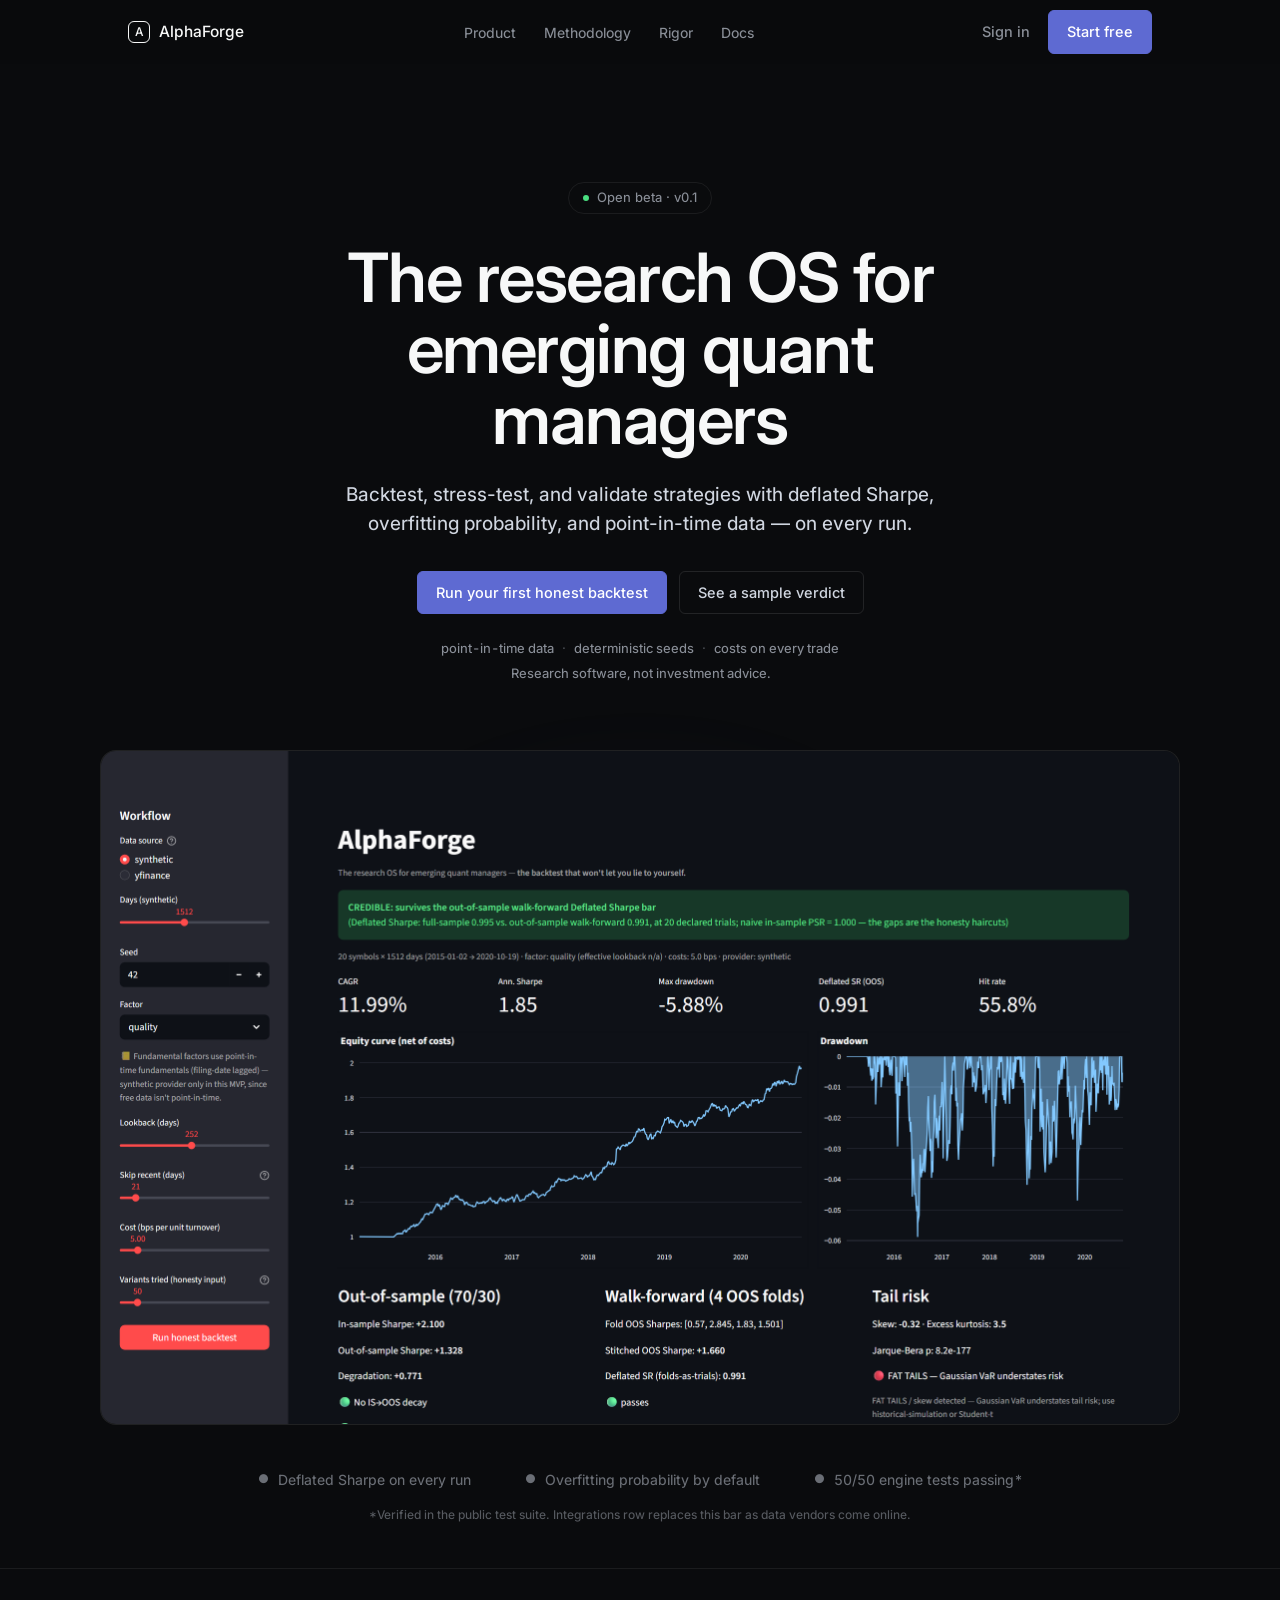
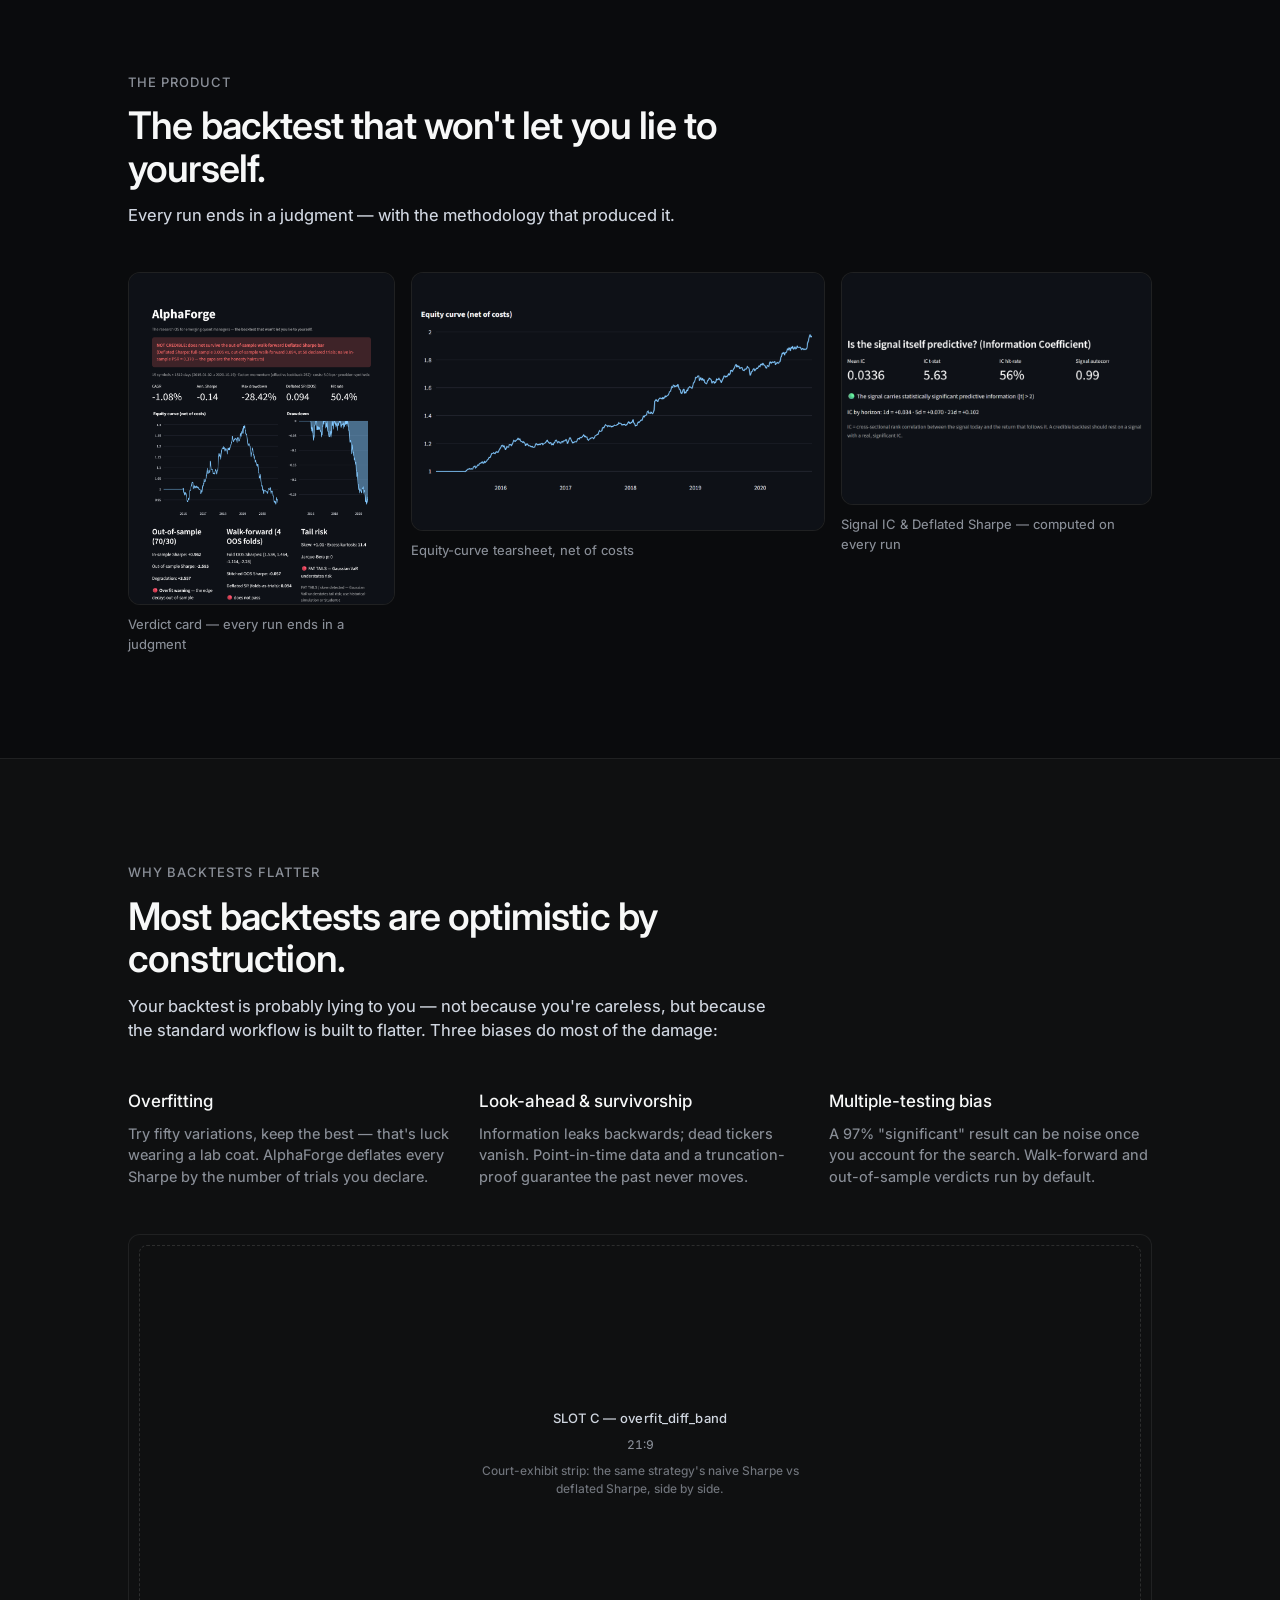
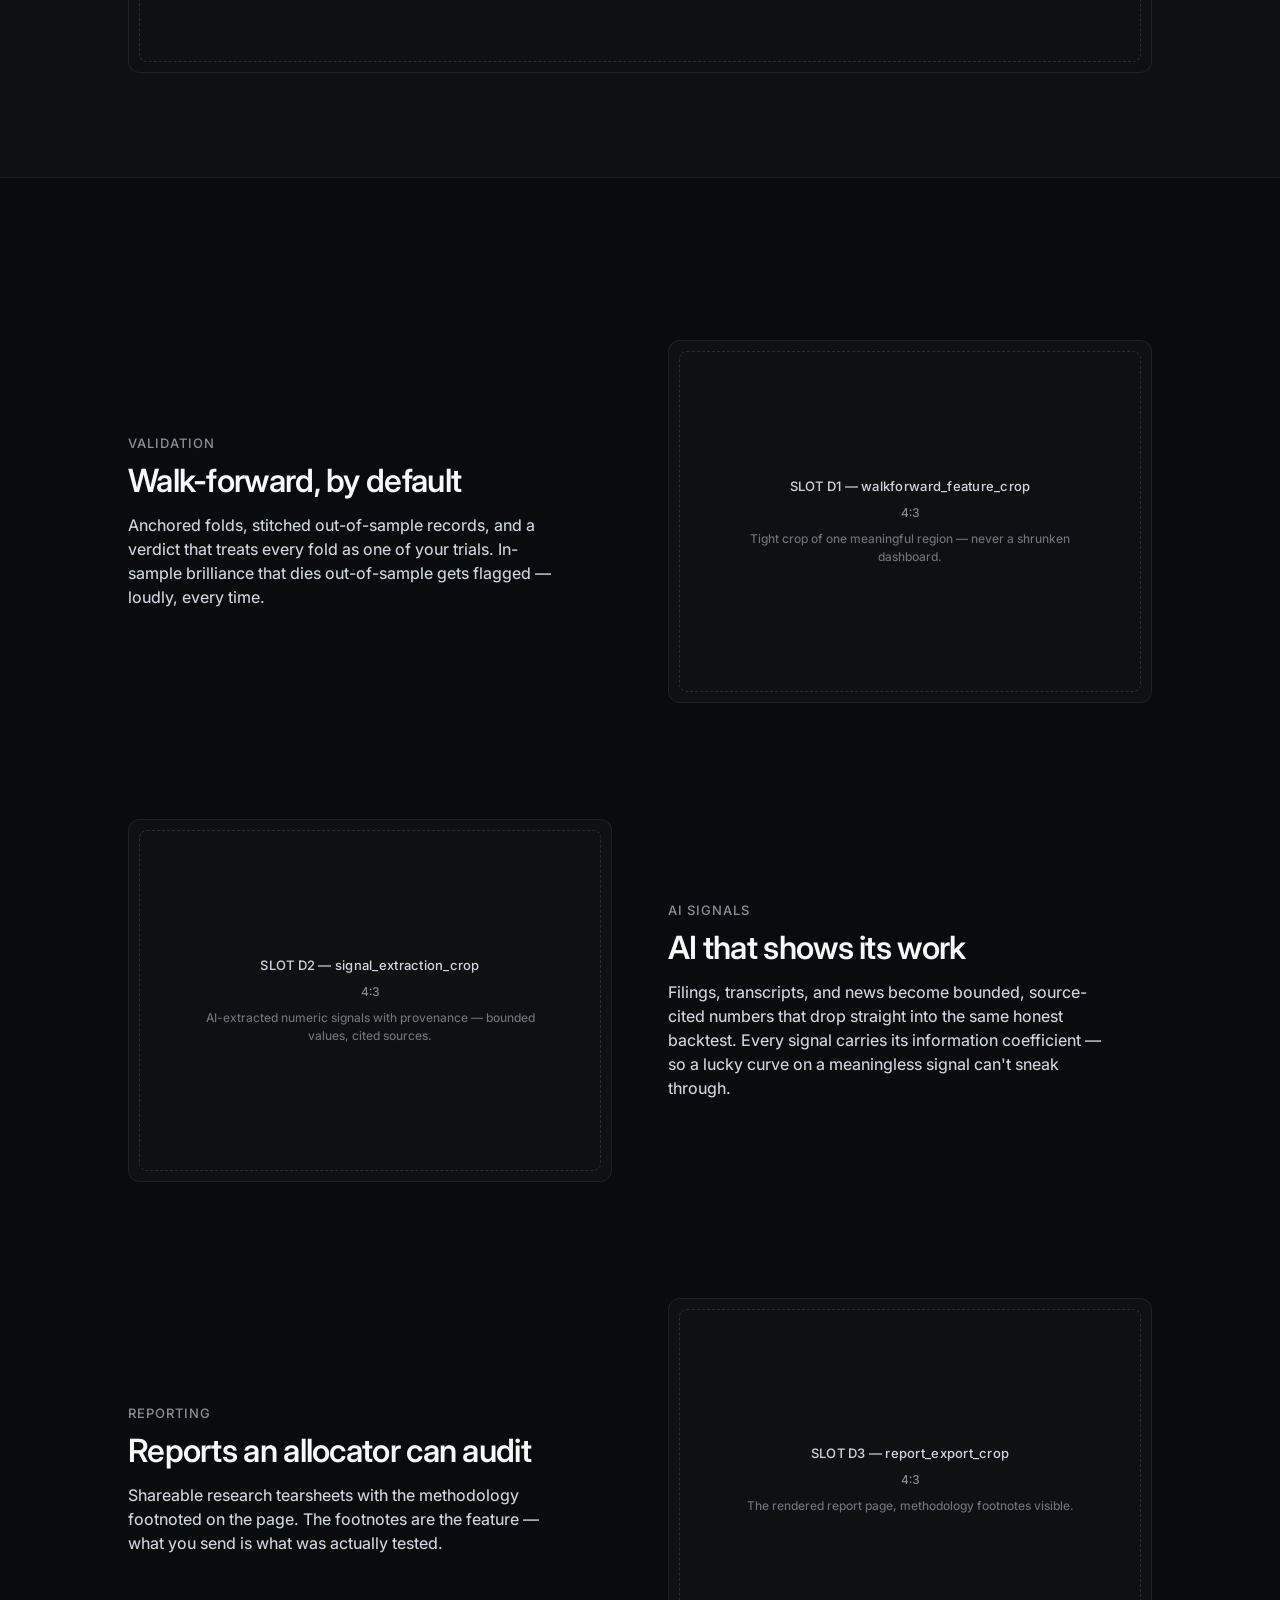
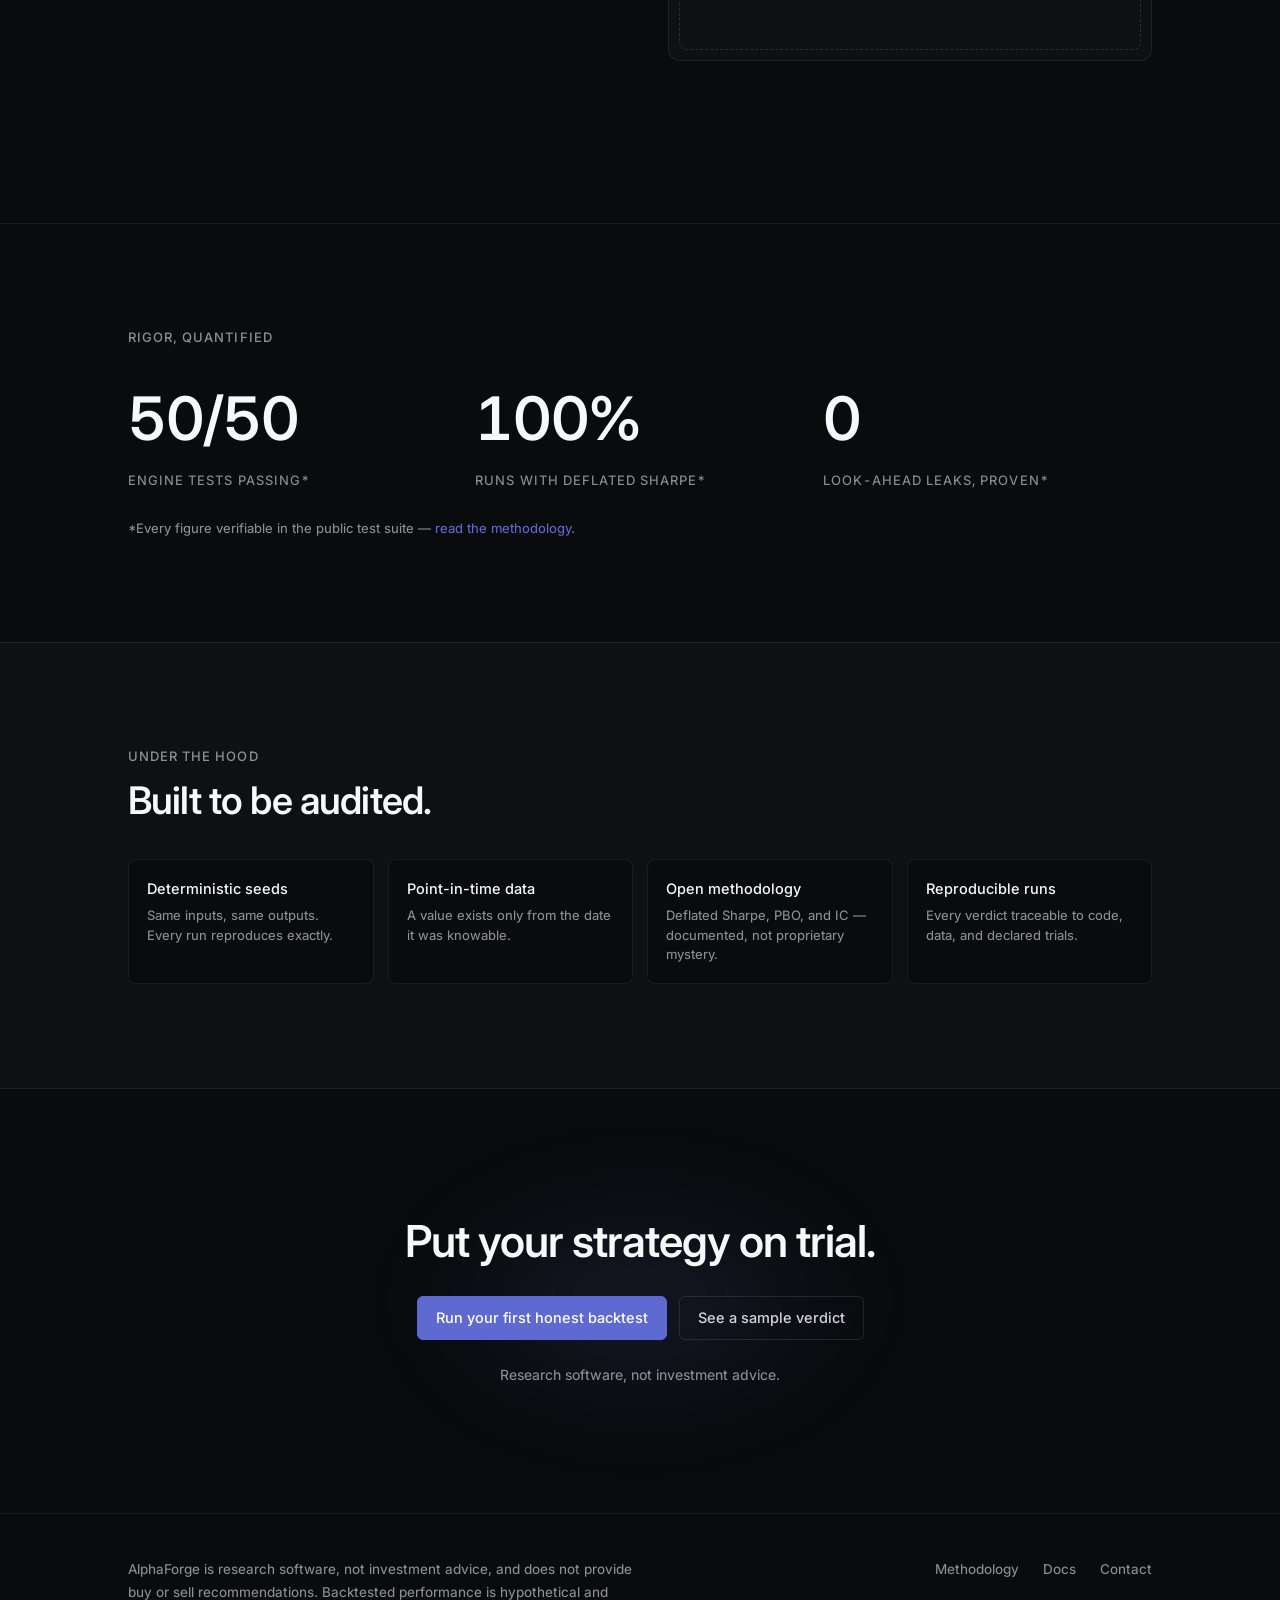
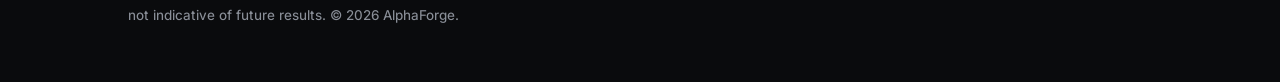
==== marketing/landing_v2_standalone.html @ 8b2ec638 "Add self-contained landing page (base64-embedded screenshots) scripts/embed_assets.py bakes the mark" ====
<!DOCTYPE html>
<html lang="en">
<head>
<meta charset="utf-8">
<meta name="viewport" content="width=device-width, initial-scale=1">
<title>AlphaForge — the research OS for emerging quant managers</title>
<link rel="preconnect" href="https://fonts.googleapis.com">
<link rel="preconnect" href="https://fonts.gstatic.com" crossorigin>
<link href="https://fonts.googleapis.com/css2?family=Inter:wght@400..620&display=swap" rel="stylesheet">
<style>
  :root{
    --bg:#0A0B0D; --panel:#0F1011; --panel2:#131417;
    --hair:rgba(255,255,255,.07); --hair2:rgba(255,255,255,.10);
    --t1:#F7F8F8; --t2:#D0D6E0; --t3:#8A8F98;
    --accent:#5E6AD2; --accent-h:#6E7AE6;
    --sans:'Inter',-apple-system,'Segoe UI',system-ui,sans-serif;
  }
  *{box-sizing:border-box;margin:0;padding:0}
  html{scroll-behavior:smooth}
  body{font-family:var(--sans);background:var(--bg);color:var(--t1);line-height:1.5;font-weight:450;-webkit-font-smoothing:antialiased}
  .wrap{max-width:1080px;margin:0 auto;padding:0 28px}
  a{color:inherit;text-decoration:none}
  .num{font-variant-numeric:tabular-nums}
  .eyebrow{font-size:13px;letter-spacing:.08em;text-transform:uppercase;color:var(--t3);font-weight:500}
  h1{font-size:clamp(40px,6vw,68px);line-height:1.05;font-weight:580;letter-spacing:-.022em}
  h2{font-size:38px;line-height:1.12;font-weight:580;letter-spacing:-.022em}
  h3{font-size:17px;font-weight:500}
  section{padding:104px 0}
  /* nav */
  nav{position:sticky;top:0;z-index:50;height:64px;backdrop-filter:blur(12px);background:rgba(10,11,13,.75);border-bottom:1px solid transparent;transition:border-color .2s}
  nav.scrolled{border-bottom-color:var(--hair)}
  .navrow{display:flex;align-items:center;justify-content:space-between;height:64px}
  .logo{display:flex;align-items:center;gap:9px;font-weight:500;font-size:15.5px}
  .mark{width:22px;height:22px;border:1.5px solid var(--t1);border-radius:6px;display:grid;place-items:center;font-size:12px;font-weight:500}
  .navlinks{display:flex;gap:28px;font-size:14px;color:var(--t3)}
  .navlinks a:hover{color:var(--t1)}
  .navright{display:flex;gap:10px;align-items:center}
  .btn{display:inline-flex;align-items:center;justify-content:center;gap:8px;font-size:14.5px;font-weight:500;padding:10px 18px;border-radius:6px;cursor:pointer;border:1px solid var(--hair2);color:var(--t2);background:transparent;transition:all .15s cubic-bezier(.25,.46,.45,.94)}
  .btn:hover{border-color:rgba(255,255,255,.2);color:var(--t1)}
  .btn-primary{background:var(--accent);border-color:var(--accent);color:#fff}
  .btn-primary:hover{background:var(--accent-h);border-color:var(--accent-h);color:#fff}
  .btn-ghost-sm{border:none;color:var(--t3);padding:10px 8px}
  /* hero */
  .hero{padding:118px 0 0;text-align:center}
  .hero .pill{display:inline-flex;align-items:center;gap:8px;font-size:13px;color:var(--t3);border:1px solid var(--hair);border-radius:999px;padding:5px 14px;margin-bottom:28px}
  .hero .pill .dotg{width:6px;height:6px;border-radius:50%;background:#4ade80}
  .hero h1{max-width:720px;margin:0 auto}
  .hero .sub{font-size:19px;color:var(--t2);max-width:640px;margin:24px auto 32px;line-height:1.55}
  .ctas{display:flex;gap:12px;justify-content:center;flex-wrap:wrap}
  .micro{margin-top:22px;font-size:13px;color:var(--t3);line-height:1.9}
  .micro .sep{opacity:.5;margin:0 8px}
  /* image slots */
  .shotbox{position:relative;background:var(--panel);border:1px solid var(--hair);overflow:hidden}
  .shotbox img{width:100%;height:100%;object-fit:cover;display:block}
  .slot{position:relative;background:var(--panel);border:1px solid var(--hair);display:flex;flex-direction:column;align-items:center;justify-content:center;gap:8px;overflow:hidden}
  .slot::before{content:"";position:absolute;inset:10px;border:1px dashed rgba(255,255,255,.12);border-radius:8px;pointer-events:none}
  .slot .sname{font-size:13px;font-weight:500;color:var(--t2);letter-spacing:.02em}
  .slot .smeta{font-size:12px;color:var(--t3)}
  .slot .shint{font-size:12px;color:var(--t3);max-width:46ch;text-align:center;padding:0 18px;opacity:.8}
  /* hero canvas */
  .canvas-zone{position:relative;margin-top:64px}
  .canvas-zone .glow{position:absolute;left:50%;top:-8%;transform:translateX(-50%);width:760px;height:420px;background:radial-gradient(closest-side,rgba(94,106,210,.16),transparent 70%);filter:blur(40px);pointer-events:none}
  .hero-canvas{aspect-ratio:16/10;border-radius:16px;position:relative;z-index:1}
  /* proof bar */
  .proof{padding:44px 0;border-bottom:1px solid var(--hair)}
  .proofrow{display:flex;justify-content:center;gap:54px;flex-wrap:wrap;color:var(--t3);font-size:14px}
  .proofrow .it{display:flex;align-items:center;gap:9px;opacity:.75}
  .proofrow .tick{color:var(--t3);font-size:12px}
  .proofcap{text-align:center;font-size:12px;color:var(--t3);opacity:.6;margin-top:16px}
  /* specimen gallery */
  .gallery-head{max-width:640px}
  .gallery-head p{color:var(--t2);font-size:16.5px;margin-top:14px}
  .specimens{display:grid;grid-template-columns:0.9fr 1.4fr 1.05fr;gap:16px;margin-top:44px;align-items:start}
  .specimen .slot{border-radius:12px;padding:0}
  .specimen .cap{font-size:13px;color:var(--t3);margin-top:10px}
  .sp1{aspect-ratio:4/5;border-radius:12px}
  .sp2{aspect-ratio:16/10;border-radius:12px}
  .sp3{aspect-ratio:4/3;border-radius:12px}
  /* diagnosis */
  .diag{border-top:1px solid var(--hair);border-bottom:1px solid var(--hair);background:var(--panel)}
  .diag h2{max-width:620px}
  .diag .lead{color:var(--t2);font-size:16.5px;max-width:640px;margin-top:14px}
  .cols3{display:grid;grid-template-columns:repeat(3,1fr);gap:28px;margin-top:46px}
  .cols3 h3{margin-bottom:8px}
  .cols3 p{font-size:14.5px;color:var(--t3)}
  .exhibit{aspect-ratio:21/9;border-radius:12px;margin-top:46px}
  /* feature rows */
  .frow{display:grid;grid-template-columns:1fr 1fr;gap:56px;align-items:center;padding:58px 0}
  .frow .txt h2{font-size:32px}
  .frow .txt p{color:var(--t2);font-size:16px;margin-top:14px;max-width:44ch}
  .frow .media .slot{aspect-ratio:4/3;border-radius:12px}
  /* numbers band */
  .numbers{border-top:1px solid var(--hair)}
  .nb{display:grid;grid-template-columns:repeat(3,1fr);gap:18px;margin-top:8px}
  .nb .stat .v{font-size:60px;font-weight:580;letter-spacing:-.022em}
  .nb .stat .l{font-size:13px;letter-spacing:.08em;text-transform:uppercase;color:var(--t3);margin-top:8px}
  .method{font-size:13px;color:var(--t3);margin-top:28px}
  .method a{color:var(--accent)}
  /* audited strip */
  .audit{background:var(--panel);border-top:1px solid var(--hair);border-bottom:1px solid var(--hair)}
  .audit4{display:grid;grid-template-columns:repeat(4,1fr);gap:14px;margin-top:38px}
  .acard{border:1px solid var(--hair);border-radius:8px;padding:18px;background:var(--bg)}
  .acard h3{font-size:14.5px}
  .acard p{font-size:13px;color:var(--t3);margin-top:6px}
  /* closing */
  .closing{position:relative;text-align:center;padding:128px 0;overflow:hidden}
  .closing .glow{position:absolute;left:50%;top:50%;transform:translate(-50%,-50%);width:680px;height:380px;background:radial-gradient(closest-side,rgba(94,106,210,.14),transparent 70%);filter:blur(40px);pointer-events:none}
  .closing h2{font-size:44px;position:relative}
  .closing p{color:var(--t3);font-size:14px;margin-top:24px;position:relative}
  .closing .ctas{margin-top:30px;position:relative}
  footer{border-top:1px solid var(--hair);padding:44px 0 56px;color:var(--t3);font-size:13.5px;line-height:1.7}
  footer .frow2{display:flex;justify-content:space-between;gap:40px;flex-wrap:wrap}
  footer .links{display:flex;gap:24px}
  footer .links a:hover{color:var(--t1)}
  @media(max-width:880px){
    section{padding:72px 0}
    .navlinks{display:none}
    .specimens,.cols3,.audit4,.nb{grid-template-columns:1fr}
    .frow{grid-template-columns:1fr;gap:26px}
    .frow.rev .media{order:-1}
    h2{font-size:30px}
  }
</style>
</head>
<body>

<nav id="nav"><div class="wrap navrow">
  <div class="logo"><span class="mark">A</span>AlphaForge</div>
  <div class="navlinks"><a href="#specimens">Product</a><a href="#diagnosis">Methodology</a><a href="#numbers">Rigor</a><a>Docs</a></div>
  <div class="navright"><a class="btn btn-ghost-sm">Sign in</a><a class="btn btn-primary">Start free</a></div>
</div></nav>

<header class="wrap hero">
  <div class="pill"><span class="dotg"></span>Open beta · v0.1</div>
  <h1>The research OS for emerging quant managers</h1>
  <p class="sub">Backtest, stress-test, and validate strategies with deflated Sharpe, overfitting probability, and point-in-time data — on every run.</p>
  <div class="ctas">
    <a class="btn btn-primary">Run your first honest backtest</a>
    <a class="btn">See a sample verdict</a>
  </div>
  <p class="micro num">point-in-time data<span class="sep">·</span>deterministic seeds<span class="sep">·</span>costs on every trade<br>Research software, not investment advice.</p>

  <div class="canvas-zone">
    <div class="glow"></div>
    <div class="shotbox hero-canvas">
      <img src="[data-uri]" alt="The AlphaForge workspace: a completed quality-factor run with a CREDIBLE verdict, equity curve, drawdown, and out-of-sample panels" style="object-position:top">
    </div>
  </div>
</header>

<div class="proof"><div class="wrap">
  <div class="proofrow num">
    <span class="it"><span class="tick">●</span>Deflated Sharpe on every run</span>
    <span class="it"><span class="tick">●</span>Overfitting probability by default</span>
    <span class="it"><span class="tick">●</span>50/50 engine tests passing*</span>
  </div>
  <div class="proofcap">*Verified in the public test suite. Integrations row replaces this bar as data vendors come online.</div>
</div></div>

<section id="specimens"><div class="wrap">
  <div class="gallery-head">
    <div class="eyebrow">The product</div>
    <h2 style="margin-top:12px">The backtest that won't let you lie to yourself.</h2>
    <p>Every run ends in a judgment — with the methodology that produced it.</p>
  </div>
  <div class="specimens">
    <div class="specimen"><div class="shotbox sp1">
      <img src="[data-uri]" alt="A NOT CREDIBLE verdict: full-sample Deflated Sharpe 0.005 at 50 declared trials, with the honesty haircuts spelled out">
    </div><div class="cap">Verdict card — every run ends in a judgment</div></div>
    <div class="specimen"><div class="shotbox sp2">
      <img src="[data-uri]" alt="Equity curve, net of costs, from a certified quality-factor run">
    </div><div class="cap">Equity-curve tearsheet, net of costs</div></div>
    <div class="specimen"><div class="shotbox sp3">
      <img src="[data-uri]" alt="Signal information-coefficient panel: mean IC 0.0336, t-stat 5.63, statistically significant">
    </div><div class="cap">Signal IC &amp; Deflated Sharpe — computed on every run</div></div>
  </div>
</div></section>

<section id="diagnosis" class="diag"><div class="wrap">
  <div class="eyebrow">Why backtests flatter</div>
  <h2 style="margin-top:12px">Most backtests are optimistic by construction.</h2>
  <p class="lead">Your backtest is probably lying to you — not because you're careless, but because the standard workflow is built to flatter. Three biases do most of the damage:</p>
  <div class="cols3">
    <div><h3>Overfitting</h3><p>Try fifty variations, keep the best — that's luck wearing a lab coat. AlphaForge deflates every Sharpe by the number of trials you declare.</p></div>
    <div><h3>Look-ahead &amp; survivorship</h3><p>Information leaks backwards; dead tickers vanish. Point-in-time data and a truncation-proof guarantee the past never moves.</p></div>
    <div><h3>Multiple-testing bias</h3><p>A 97% "significant" result can be noise once you account for the search. Walk-forward and out-of-sample verdicts run by default.</p></div>
  </div>
  <div class="slot exhibit">
    <div class="sname">SLOT C — overfit_diff_band</div><div class="smeta num">21:9</div>
    <div class="shint">Court-exhibit strip: the same strategy's naive Sharpe vs deflated Sharpe, side by side.</div>
  </div>
</div></section>

<section><div class="wrap">
  <div class="frow">
    <div class="txt">
      <div class="eyebrow">Validation</div>
      <h2 style="margin-top:10px">Walk-forward, by default</h2>
      <p>Anchored folds, stitched out-of-sample records, and a verdict that treats every fold as one of your trials. In-sample brilliance that dies out-of-sample gets flagged — loudly, every time.</p>
    </div>
    <div class="media"><div class="slot">
      <div class="sname">SLOT D1 — walkforward_feature_crop</div><div class="smeta num">4:3</div>
      <div class="shint">Tight crop of one meaningful region — never a shrunken dashboard.</div>
    </div></div>
  </div>
  <div class="frow rev">
    <div class="media"><div class="slot">
      <div class="sname">SLOT D2 — signal_extraction_crop</div><div class="smeta num">4:3</div>
      <div class="shint">AI-extracted numeric signals with provenance — bounded values, cited sources.</div>
    </div></div>
    <div class="txt">
      <div class="eyebrow">AI signals</div>
      <h2 style="margin-top:10px">AI that shows its work</h2>
      <p>Filings, transcripts, and news become bounded, source-cited numbers that drop straight into the same honest backtest. Every signal carries its information coefficient — so a lucky curve on a meaningless signal can't sneak through.</p>
    </div>
  </div>
  <div class="frow">
    <div class="txt">
      <div class="eyebrow">Reporting</div>
      <h2 style="margin-top:10px">Reports an allocator can audit</h2>
      <p>Shareable research tearsheets with the methodology footnoted on the page. The footnotes are the feature — what you send is what was actually tested.</p>
    </div>
    <div class="media"><div class="slot">
      <div class="sname">SLOT D3 — report_export_crop</div><div class="smeta num">4:3</div>
      <div class="shint">The rendered report page, methodology footnotes visible.</div>
    </div></div>
  </div>
</div></section>

<section id="numbers" class="numbers"><div class="wrap">
  <div class="eyebrow">Rigor, quantified</div>
  <div class="nb num" style="margin-top:26px">
    <div class="stat"><div class="v">50/50</div><div class="l">engine tests passing*</div></div>
    <div class="stat"><div class="v">100%</div><div class="l">runs with deflated Sharpe*</div></div>
    <div class="stat"><div class="v">0</div><div class="l">look-ahead leaks, proven*</div></div>
  </div>
  <p class="method">*Every figure verifiable in the public test suite — <a>read the methodology</a>.</p>
</div></section>

<section class="audit"><div class="wrap">
  <div class="eyebrow">Under the hood</div>
  <h2 style="margin-top:12px">Built to be audited.</h2>
  <div class="audit4">
    <div class="acard"><h3>Deterministic seeds</h3><p>Same inputs, same outputs. Every run reproduces exactly.</p></div>
    <div class="acard"><h3>Point-in-time data</h3><p>A value exists only from the date it was knowable.</p></div>
    <div class="acard"><h3>Open methodology</h3><p>Deflated Sharpe, PBO, and IC — documented, not proprietary mystery.</p></div>
    <div class="acard"><h3>Reproducible runs</h3><p>Every verdict traceable to code, data, and declared trials.</p></div>
  </div>
</div></section>

<section class="closing">
  <div class="glow"></div>
  <div class="wrap">
    <h2>Put your strategy on trial.</h2>
    <div class="ctas"><a class="btn btn-primary">Run your first honest backtest</a><a class="btn">See a sample verdict</a></div>
    <p>Research software, not investment advice.</p>
  </div>
</section>

<footer><div class="wrap frow2">
  <div style="max-width:56ch">AlphaForge is research software, not investment advice, and does not provide buy or sell recommendations. Backtested performance is hypothetical and not indicative of future results. © 2026 AlphaForge.</div>
  <div class="links"><a>Methodology</a><a>Docs</a><a>Contact</a></div>
</div></footer>

<script>
  const nav=document.getElementById('nav');
  addEventListener('scroll',()=>nav.classList.toggle('scrolled',scrollY>8),{passive:true});
</script>
</body>
</html>
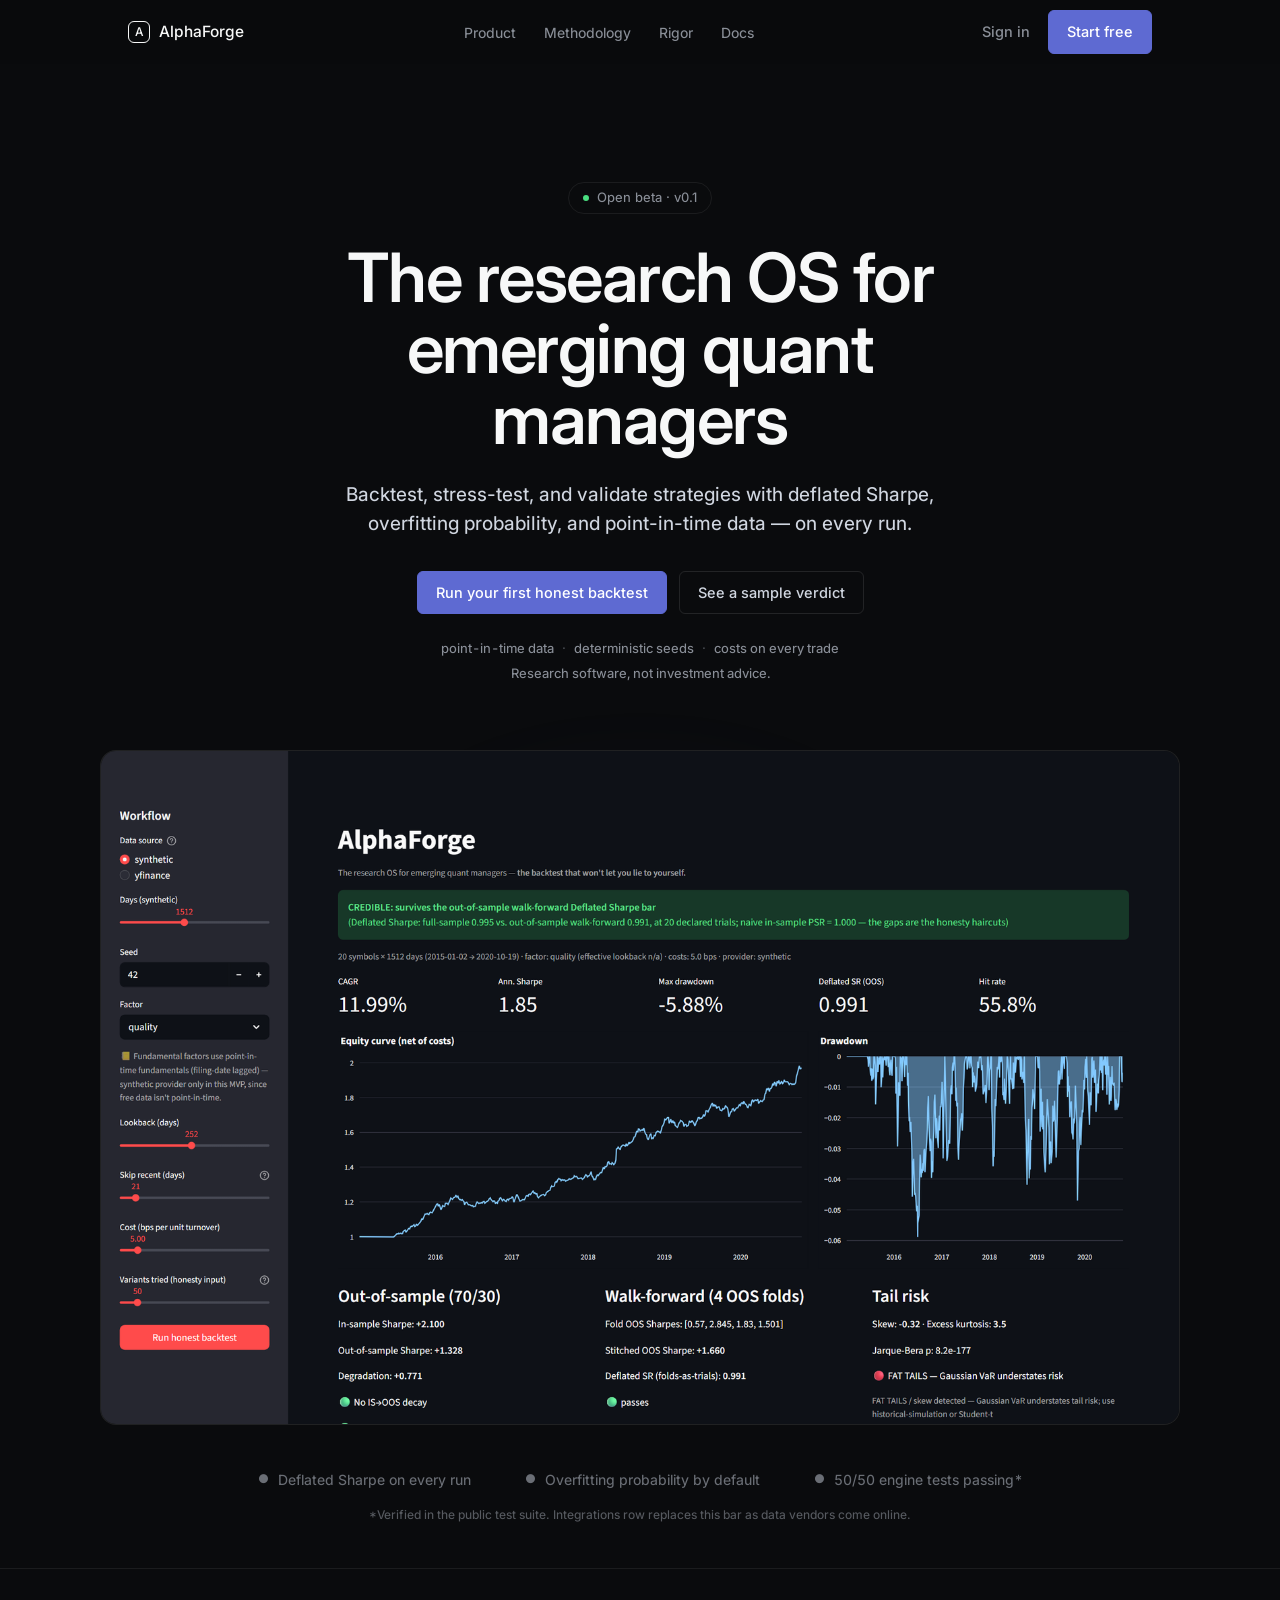
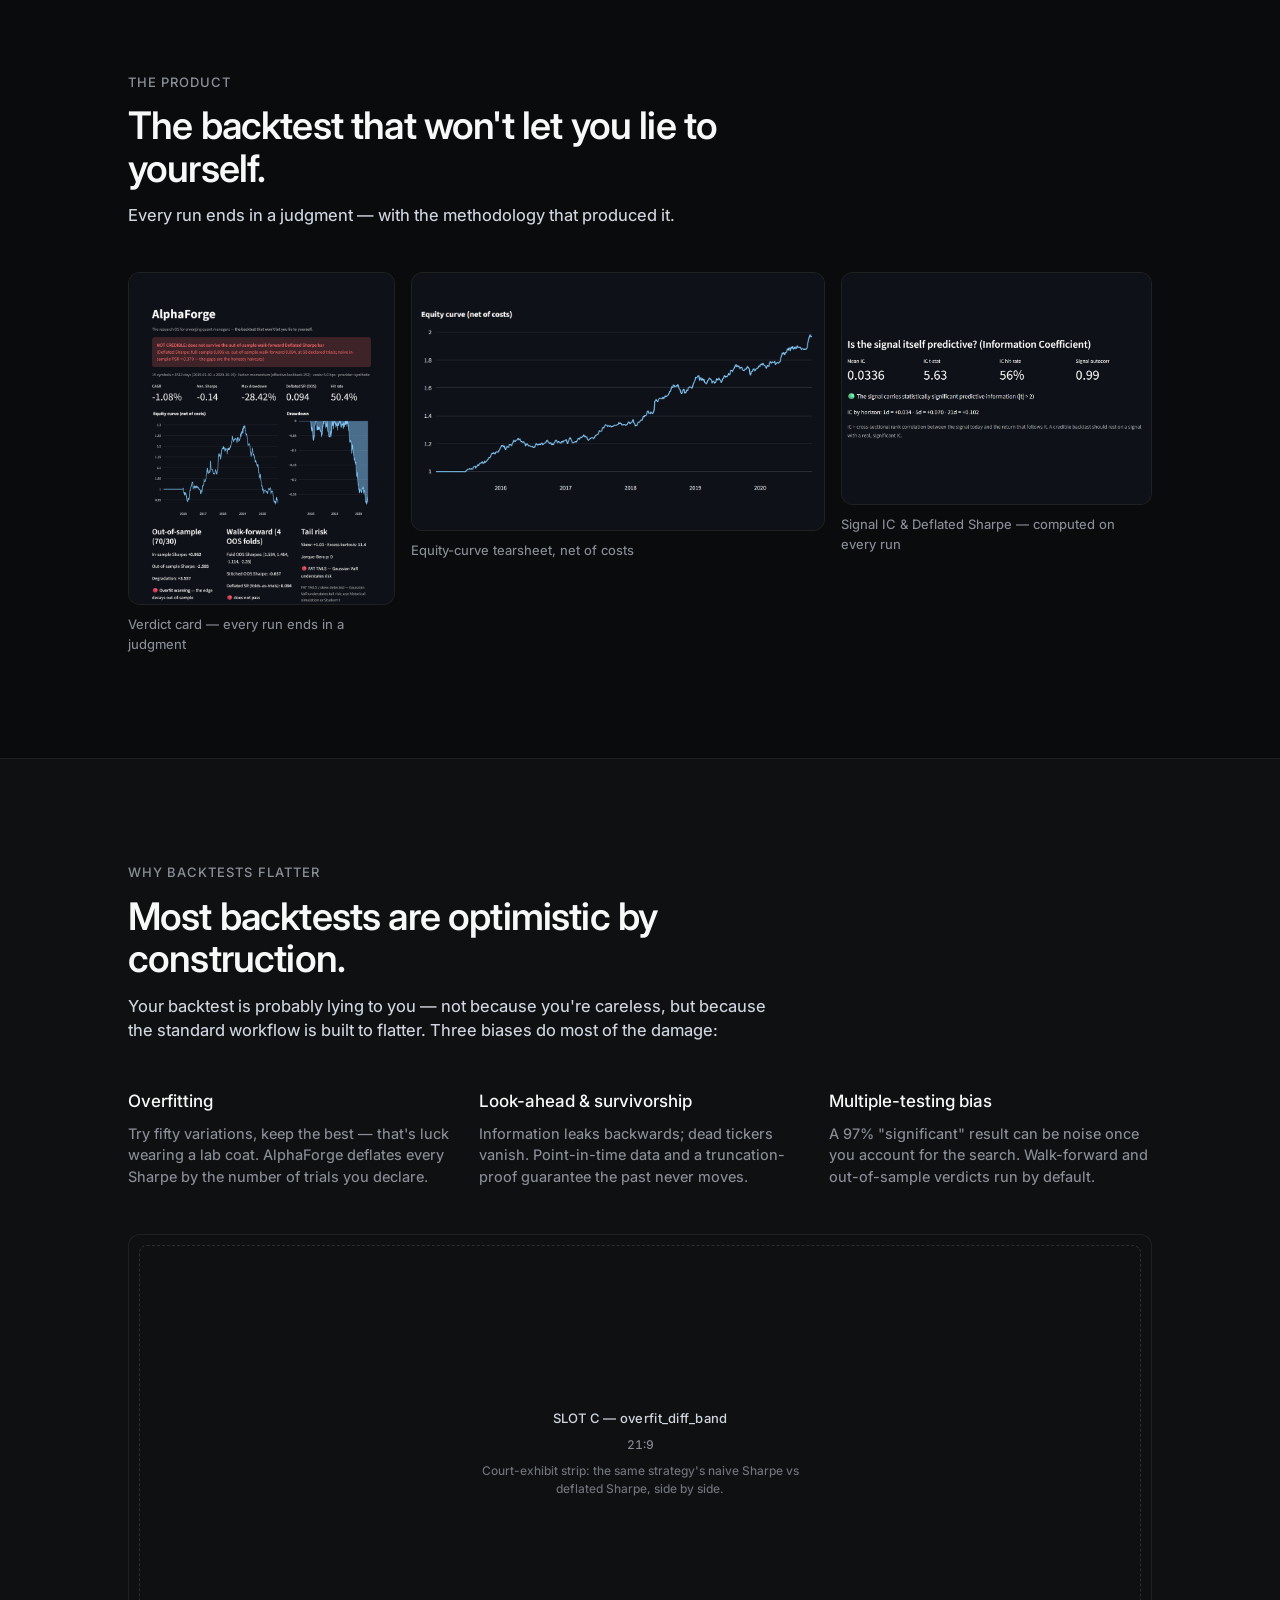
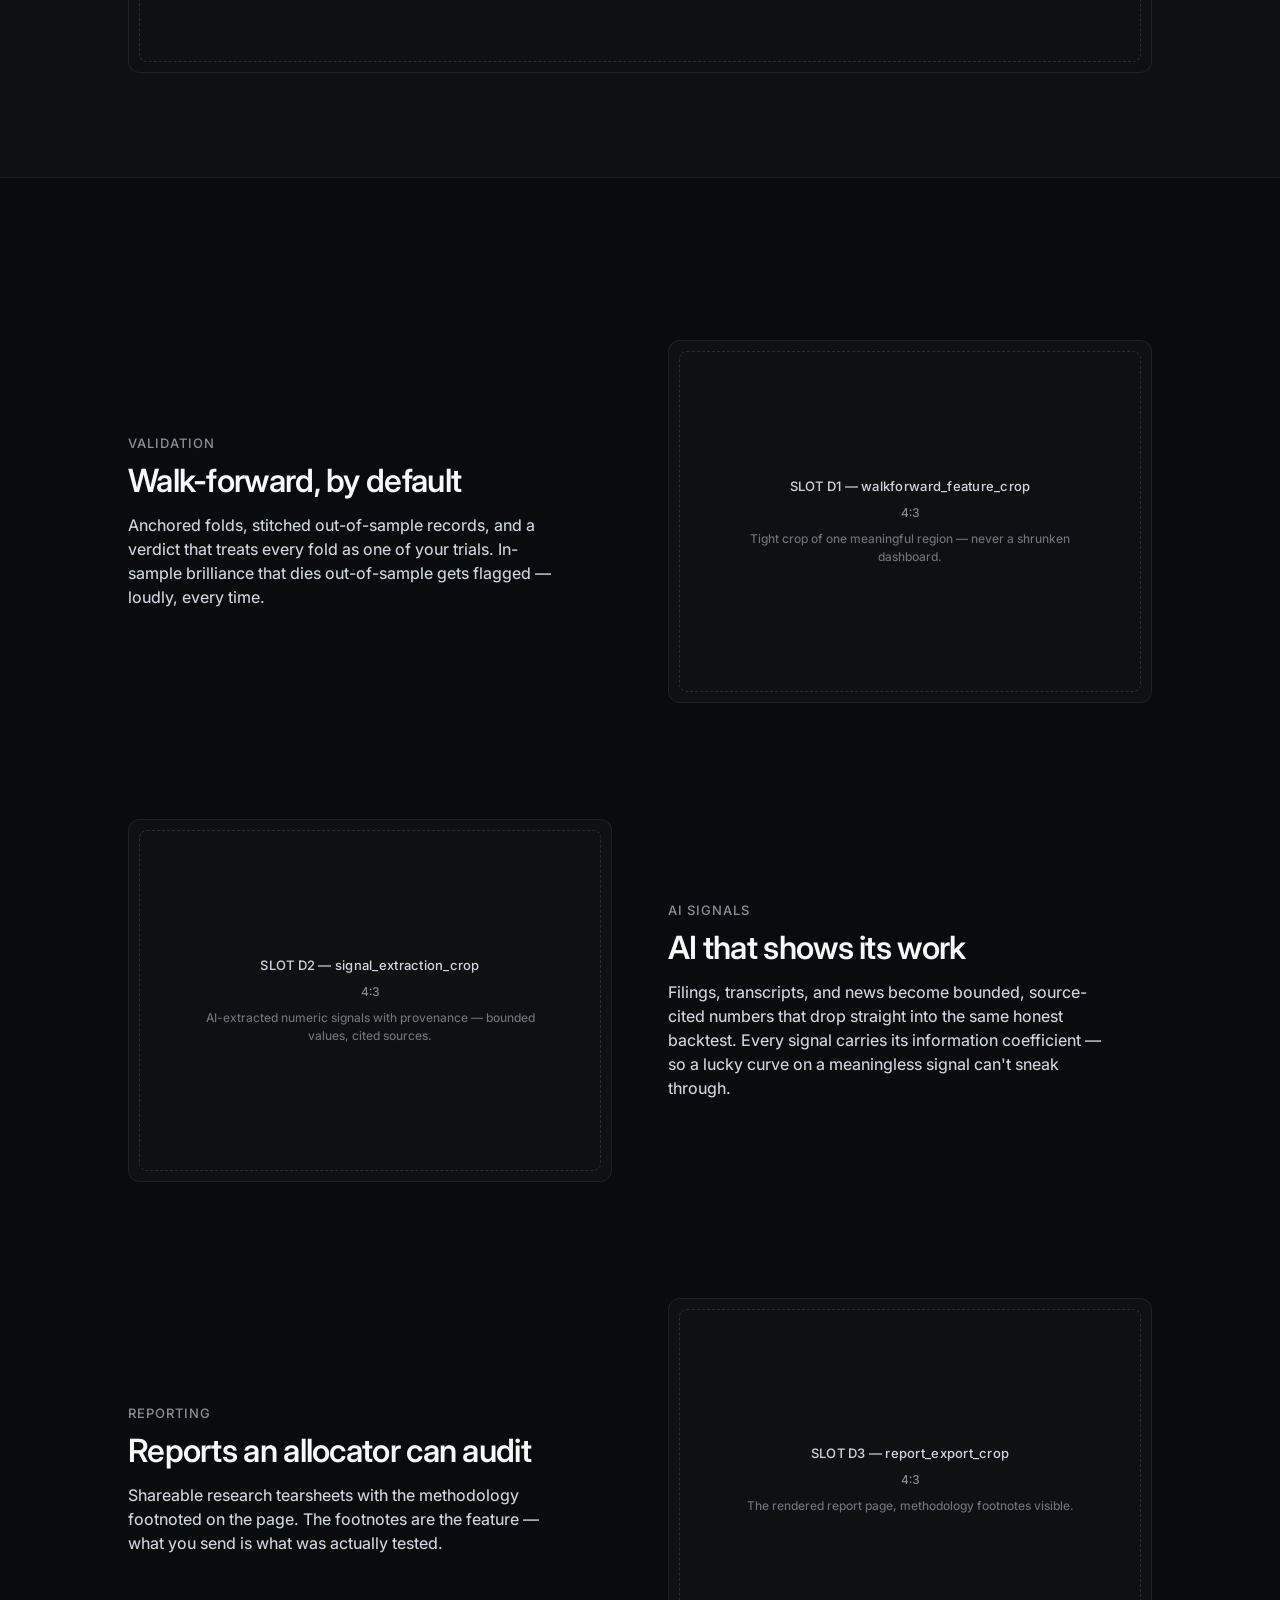
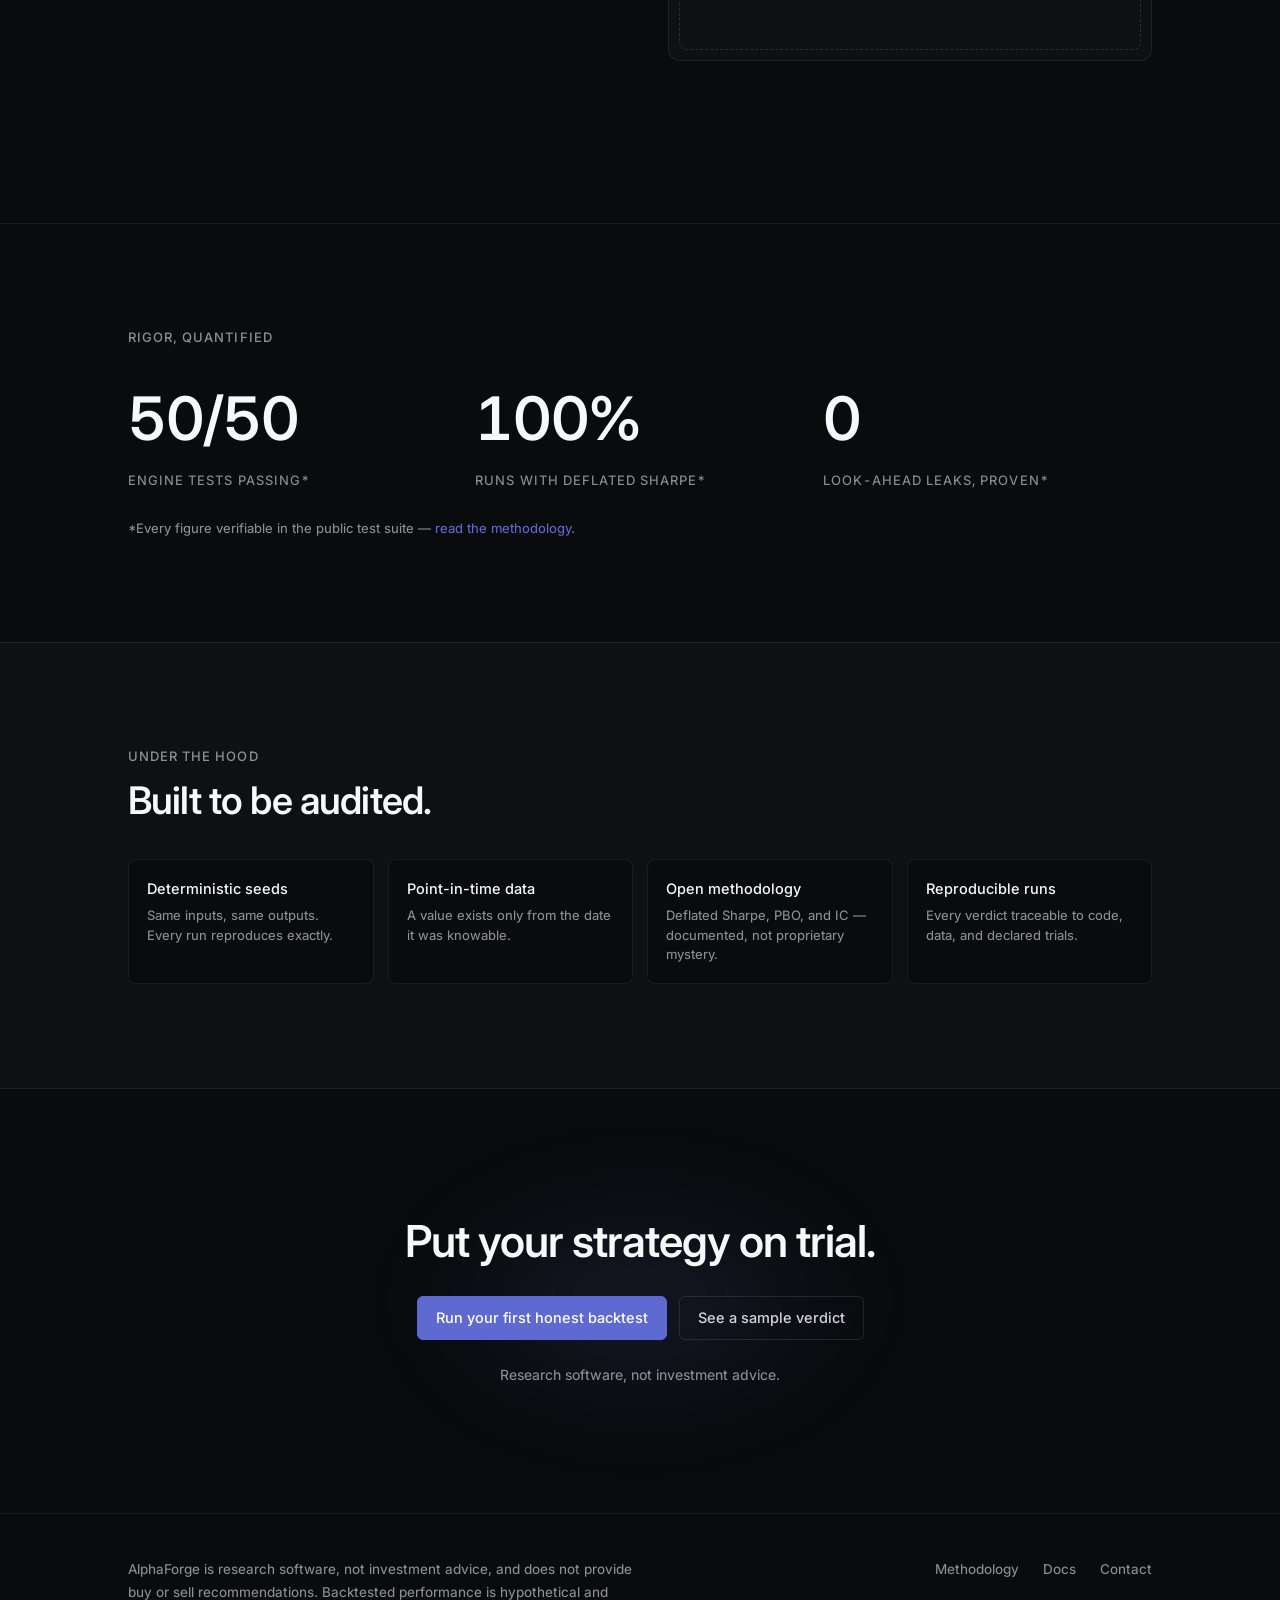
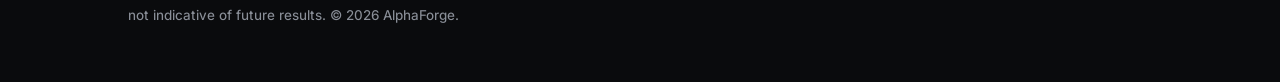
==== commit c87b3dc0: "Add GitHub Actions CI (pytest on every push) + image optimization scripts CI runs the full test suit" ====
--- a/marketing/landing_v2_standalone.html
+++ b/marketing/landing_v2_standalone.html
@@ -143,7 +143,7 @@
   <div class="canvas-zone">
     <div class="glow"></div>
     <div class="shotbox hero-canvas">
-      <img src="[data-uri]